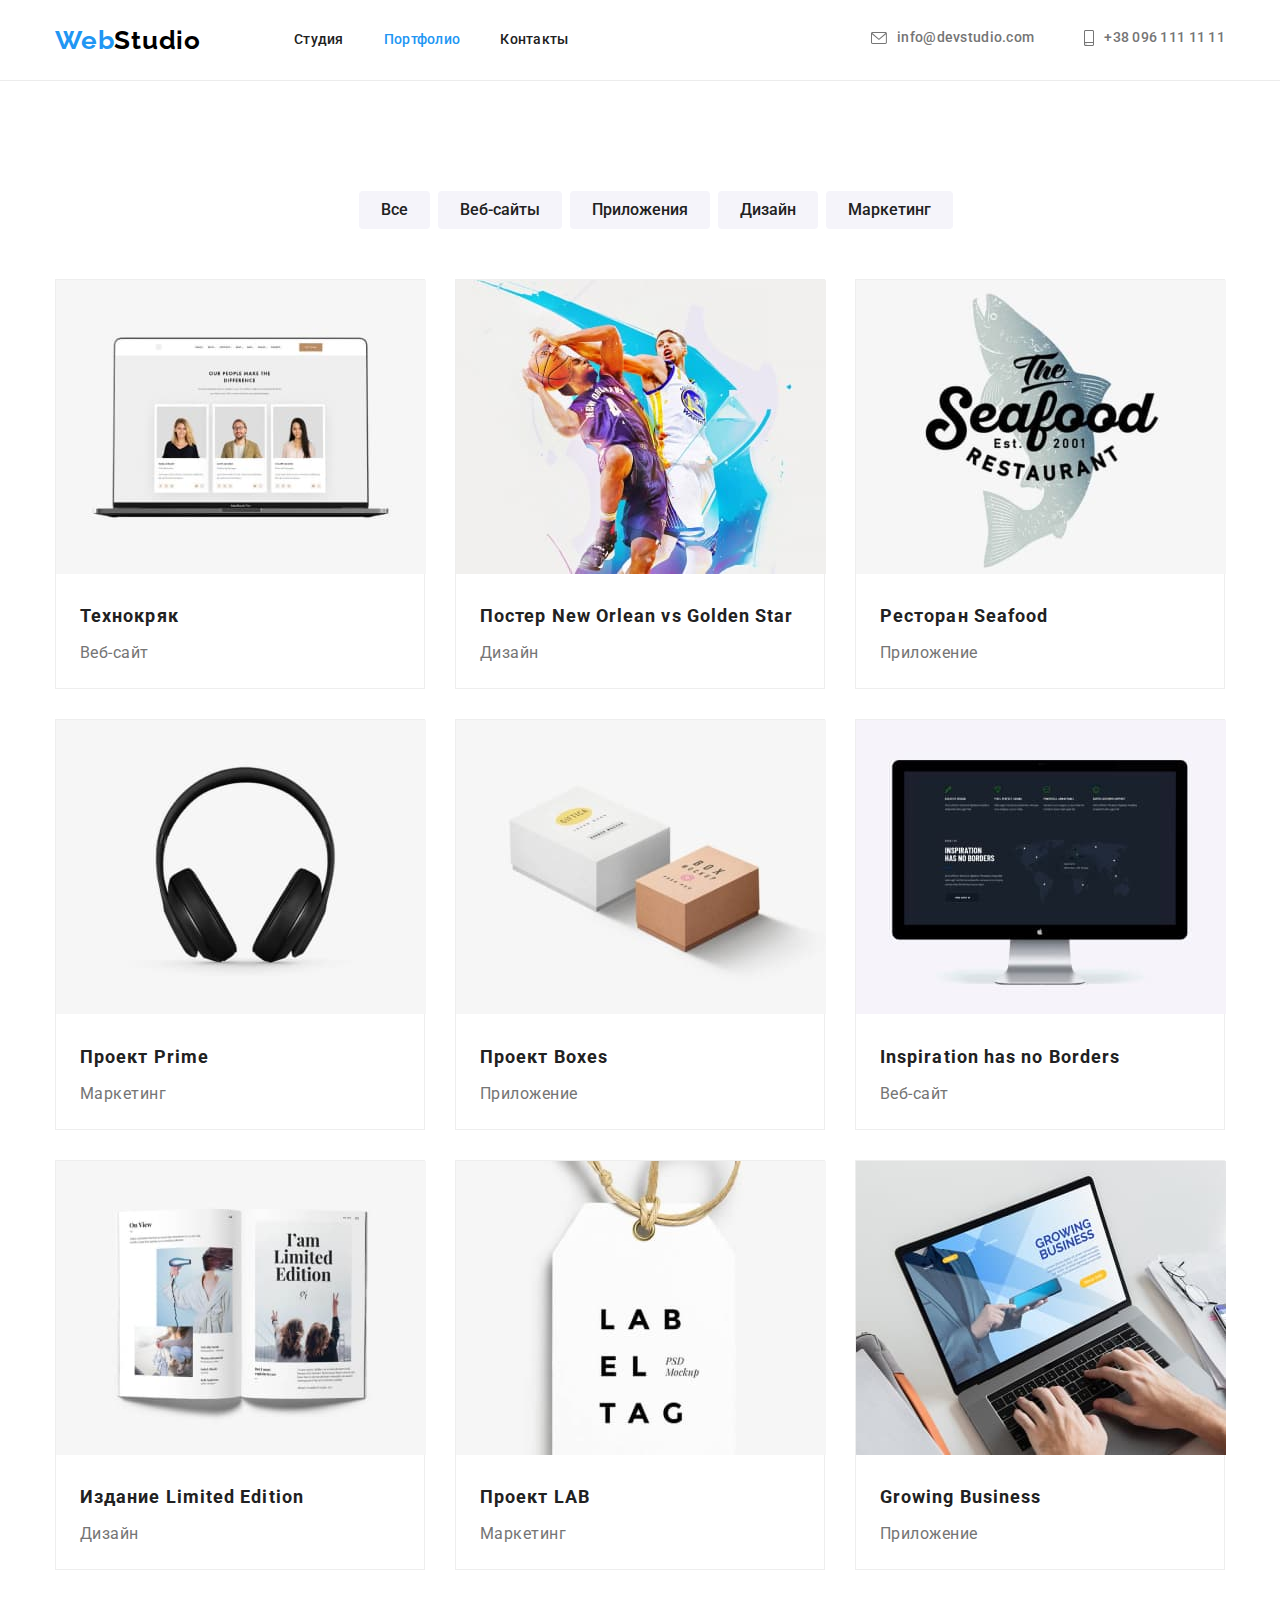
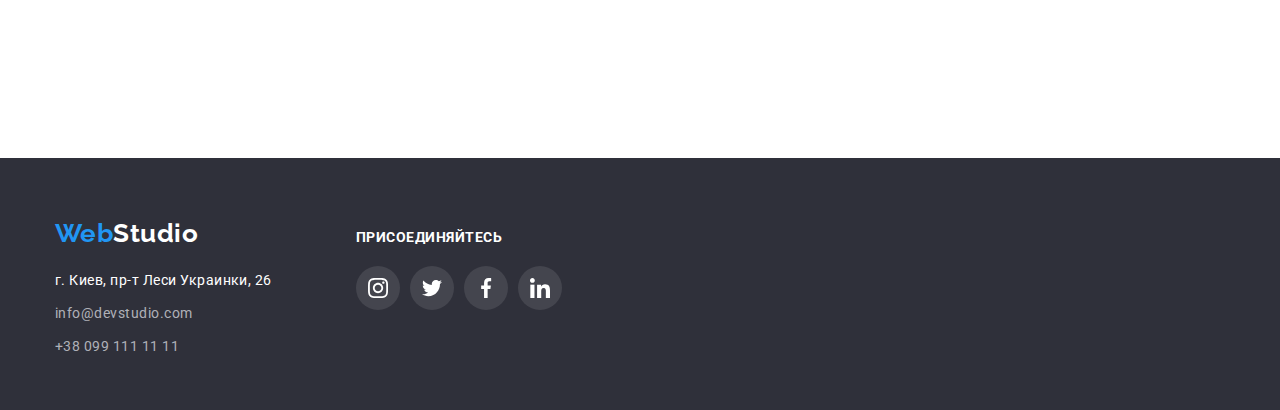
==== portfolio.html @ ef4d7c22 "ДЗ 4" ====
<!DOCTYPE html>
<html lang="ru">

<head>
    <meta charset="UTF-8">
    <meta http-equiv="X-UA-Compatible" content="IE=edge">
    <meta name="viewport" content="width=device-width, initial-scale=1.0">
    <title>Portfolio</title>

    <link
        href="https://fonts.googleapis.com/css2?family=Raleway:wght@700&family=Roboto:wght@400;500;700;900&display=swap"
        rel="stylesheet">
    <link rel="stylesheet"
        href="https://cdnjs.cloudflare.com/ajax/libs/modern-normalize/1.1.0/modern-normalize.min.css">


    <link rel="stylesheet" href="./css/main.css">

</head>

<body>

    <!--Шапка сайта. Навигация.-->

    <header class="page-header">
        <div class="container main-nav">
            <nav class="flex-nav">
                <a href="./index.html" class="logo"><span class="blue">Web</span>Studio</a>

                <ul class="page-nav list">
                    <li class="item"><a href="./index.html" class="link contacts-link">Студия</a></li>
                    <li class="item"><a href="./portfolio.html" class="link current">Портфолио</a></li>
                    <li class="item"><a href="" class="link">Контакты</a></li>
                </ul>
            </nav>


            <!--Контактная информация-->

            <ul class="contacts-nav list">
                <li class="item">
                    <a href="mailto:info@devstudio.com" class="contacts-link">
                        <svg class="icon-envelope">
                            <use href="./images/sprite.svg#envelope"></use>
                        </svg>
                        info@devstudio.com
                    </a>
                </li>
                <li class="item">
                    <a href="tel:+380961111111" class="contacts-link">
                        <svg class="icon-smartphone" width="10" height="16">
                            <use href="./images/sprite.svg#smartphone"></use>
                        </svg>
                        +38 096 111 11 11</a>
                </li>
            </ul>
        </div>

    </header>
    <main>
        <!--Наши реализованные проекты-->
        <section class="portfolio">
            <div class="container">
                    <ul class="button-nav">
                        <li><button type="button" class="list-nav">Все</button></li>
                        <li><button type="button" class="list-nav">Веб-сайты</button></li>
                        <li><button type="button" class="list-nav">Приложения</button></li>
                        <li><button type="button" class="list-nav">Дизайн</button></li>
                        <li><button type="button" class="list-nav">Маркетинг</button></li>
                    </ul>
                <!-- <h1>Реализованные проекты</h1>-->
                <ul class="project-nav list">
                    <li class="project-element">
                        <a href="">
                            <img src="./images/project-1.jpg" alt="Проект Технокряк" width="370" height="294">

                            <div class="info">
                                <h2 class="title">Технокряк</h2>
                                <p class="text">Веб-сайт</p>
                                <!-- <p class="accent">Технокряк это современная площадка распространения коронавируса. Компании
                                     используют эту платформу для цифрового шпионажа и атак на защищённые сервера конкурентов.</p>
                                 -->
                            </div>

                        </a>
                    </li>
                    <li class="project-element">
                        <a href="" class="decor">
                            <img src="./images/project-2.jpg" alt="Дизайн постера" width="370" height="294">
                            <div class="info">
                                <h2 class="title">Постер New Orlean vs Golden Star</h2>
                                <p class="text">Дизайн</p>
                                <!-- <p class="accent">Технокряк это современная площадка распространения коронавируса. Компании
                            используют эту платформу для цифрового шпионажа и атак на защищённые сервера конкурентов.</p>
                            -->
                            </div>
                        </a>
                    </li>
                    <li class="project-element">
                        <a href="" class="decor">
                            <img src="./images/project-3.jpg" alt="Приложение для ресторана" width="370" height="294">
                            <div class="info">
                                <h2 class="title">Ресторан Seafood</h2>
                                <p class="text">Приложение</p>
                                <!-- <p class="accent">Технокряк это современная площадка распространения коронавируса. Компании
                                                                    используют эту
                                                                    платформу для цифрового
                                                                    шпионажа и атак на защищённые сервера конкурентов.</p>-->
                            </div>
                        </a>
                    </li>
                    <li class="project-element">
                        <a href="" class="decor">
                            <img src="./images/project-4.jpg" alt="Проект Прайм" width="370" height="294">
                            <div class="info">
                                <h2 class="title">Проект Prime</h2>
                                <p class="text">Маркетинг</p>
                                <!-- <p class="accent">Технокряк это современная площадка распространения коронавируса. Компании
                                                                    используют эту
                                                                    платформу для цифрового
                                                                    шпионажа и атак на защищённые сервера конкурентов.</p>-->
                            </div>
                        </a>
                    </li>
                    <li class="project-element">
                        <a href="" class="decor">
                            <img src="./images/project-5.jpg" alt="Проект приложения упаковки" width="370" height="294">
                            <div class="info">
                                <h2 class="title">Проект Boxes</h2>
                                <p class="text">Приложение</p>
                                <!-- <p class="accent">Технокряк это современная площадка распространения коронавируса. Компании
                                                                    используют эту
                                                                    платформу для цифрового
                                                                    шпионажа и атак на защищённые сервера конкурентов.</p>-->
                            </div>
                        </a>
                    </li>
                    <li class="project-element">
                        <a href="" class="decor">
                            <img src="./images/project-6.jpg" alt="Веб-сайт для вдохновения" width="370" height="294">
                            <div class="info">
                                <h2 class="title">Inspiration has no Borders</h2>
                                <p class="text">Веб-сайт</p>
                                <!-- <p class="accent">Технокряк это современная площадка распространения коронавируса. Компании
                                                                    используют эту
                                                                    платформу для цифрового
                                                                    шпионажа и атак на защищённые сервера конкурентов.</p>-->
                            </div>
                        </a>
                    </li>
                    <li class="project-element">
                        <a href="" class="decor">
                            <img src="./images/project-7.jpg" alt="Проект дизайна журнала" width="370" height="294">
                            <div class="info">
                                <h2 class="title">Издание Limited Edition</h2>
                                <p class="text">Дизайн</p>
                                <!-- <p class="accent">Технокряк это современная площадка распространения коронавируса. Компании
                                                                    используют эту
                                                                    платформу для цифрового
                                                                    шпионажа и атак на защищённые сервера конкурентов.</p>-->
                            </div>
                        </a>
                    </li>
                    <li class="project-element">
                        <a href="" class="decor">
                            <img src="./images/project-8.jpg" alt="Маркетинговый проект Лаб" width="370" height="294">
                            <div class="info">
                                <h2 class="title">Проект LAB</h2>
                                <p class="text">Маркетинг</p>
                                <!-- <p class="accent">Технокряк это современная площадка распространения коронавируса. Компании
                                            используют эту
                                            платформу для цифрового
                                            шпионажа и атак на защищённые сервера конкурентов.</p>-->
                            </div>
                        </a>
                    </li>
                    <li class="project-element">
                        <a href="" class="decor">
                            <img src="./images/project-9.jpg" alt="Приложение для бизнеса" width="370" height="294">
                            <div class="info">
                                <h2 class="title">Growing Business</h2>
                                <p class="text">Приложение</p>
                                <!-- <p class="accent">Технокряк это современная площадка распространения коронавируса. Компании
                                            используют эту
                                            платформу для цифрового
                                            шпионажа и атак на защищённые сервера конкурентов.</p>-->
                            </div>
                        </a>
                    </li>
                </ul>
            </div>
        </section>

    </main>

    <!--Подвал сайта-->
    <footer class="footer-box">
        <div class="container footer">
            <div class="footer-adress">
                <a href="./index.html" class="logo"><span class="blue">Web</span><span class="white">Studio</span></a>
                <address class="addr-nav">
                    <p class="adress">г. Киев, пр-т Леси Украинки, 26</p>
                    <a href="mailto:info@devstudio.com" class="mail">info@devstudio.com</a> <br />
                    <a href="tel:+380961111111" class="phone">+38 099 111 11 11</a>
                </address>
            </div>
            <div class="footer-join">
                <p class="sign">присоединяйтесь</p>
                <ul class="social-sign">
                    <li class="social-item">
                        <a href="" aria-label="Ссылка на Instagram" class="icon-social">
                            <svg class="sign-network">
                                <use href="./images/sprite.svg#insta-footer"></use>
                            </svg>
                        </a>
                    </li>
                    <li class="social-item">
                        <a href="" aria-label="Ссылка на Twitter" class="icon-social">
                            <svg class="sign-network">
                                <use href="./images/sprite.svg#tw-footer"></use>
                            </svg>
                        </a>
                    </li>
                    <li class="social-item">
                        <a href="" aria-label="Ссылка на Facebook" class="icon-social">
                            <svg class="sign-network">
                                <use href="./images/sprite.svg#fb-footer"></use>
                            </svg>
                        </a>
                    </li>
                    <li class="social-item">
                        <a href="" aria-label="Ссылка на Linkedln" class="icon-social">
                            <svg class="sign-network">
                                <use href="./images/sprite.svg#linkedln-footer"></use>
                            </svg>
                        </a>
                    </li>
                </ul>
            </div>
        </div>
    
    
        <!--<section class="form-nav">
                <div>
                    <p class="sign"><b>Подпишитесь на рассылку</b></p>
                    <button type="button" class="btn">Подписаться</button>
                </div>
            </section>-->
    </footer>
</body>
---- css/main.css ----
/* вторичный цвет текста  #212121    черный*/
/* основной цвет текста  #757575     серый*/
/* доп цвет текста  #FFFFFF    белый*/
/* основной акцентный цвет эффектов выделения  #2196F3    голубой*/
/* цвет иконок и вторичного фона #AFB1B8 светло-серый*/

/*General styles */

:root {
  --primary-text-color: #afb1b8;
  --secondary-text-color: #212121;
  --additional-text-color: #757575;
  --accent-color: #2196f3;
  --main-background-color: #ffffff;
  --logo-color: #000000;
  --button-nav-color: #f5f4fa;
  --footer-color: #2f303a;
}
body {
  background-color: #ffffff;
  color: #afb1b8;

  font-family: 'Roboto', sans-serif;
  letter-spacing: 0.03em;

  /* полное обнуление маржина*/
  margin: 0;
}

.list {
  list-style: none;
  padding: 0;
  margin: 0;
}

.container {
  margin-left: auto;
  margin-right: auto;
  width: 1200px;
  padding-left: 15px;
  padding-right: 15px;
}

/* Header styles*/

.main-nav,
.flex-nav {
  display: flex;
  align-items: center;
}

.page-header .logo {
  color: var(--logo-color);
  text-decoration: none;
  font-family: Raleway, sans-serif;
  font-weight: 700;
  font-size: 26px;
  line-height: 1.19;
  letter-spacing: 0.03em;
}

.page-header .blue {
  color: var(--accent-color);
}

.page-nav {
  display: flex;
  margin-left: 93px;
}

.page-nav .item {
  margin-right: 50px;
}

.page-nav .item:not(:last-child) {
  margin-right: 40px;
}

.page-nav .link {
  display: block;
  padding-top: 32px;
  padding-bottom: 32px;
  color: var(--secondary-text-color);
  text-decoration: none;

  font-weight: 500;
  font-size: 14px;
  line-height: 1.14;
  letter-spacing: 0.02em;
}

.page-nav .link:hover {
  color: var(--accent-color);
}

.page-nav .link.current {
  color: var(--accent-color);
}

.contacts-nav {
  display: flex;
  margin-left: auto;
}

.contacts-nav .item + .item {
  margin-left: 50px;
}

.contacts-nav .contacts-link {
  display: inline-flex;
  align-items: center;
  color: var(--additional-text-color);
  text-decoration: none;
  font-weight: 500;
  font-size: 14px;
  line-height: 1.14;
  letter-spacing: 0.02em;
}

.contacts-link {
  justify-content: center;
}

.contacts-link:hover, .contacts-link:focus, .contacts-link:hover svg {
  color: var(--accent-color);

}

.icon-envelope {
  fill: currentColor;
  width: 16px;
  height: 12px;
  margin-right: 10px;
  background-size: contain;
  background-repeat: no-repeat;
  background-position: center;
}

.icon-smartphone {
  fill: currentColor;
  width: 10px;
  height: 16px;
  margin-right: 10px;
  background-size: contain;
  background-repeat: no-repeat;
  background-position: center;
}

/* Hero block*/

/* .hero-box {
  text-align: center;
  padding-top: 200px;
  padding-bottom: 200px;
  background-color: var(--footer-color);
} */

.hero-box {
  padding-top: 200px;
  padding-bottom: 200px;
  text-align: center;
  max-width: 1600px;
  height: 600px;
  margin-left: auto;
  margin-right: auto;
  background-image: linear-gradient(#2f303a66 0%, #2f303a66 100%),
    url('../images/header-img.jpg');
  background-size: cover;
  background-repeat: no-repeat;
  background-position: center;
}

.hero-title {
  width: 696px;
  margin: 0 auto 30px auto;
  color: var(--main-background-color);

  font-size: 44px;
  font-weight: 900;
  line-height: 1.36;
  letter-spacing: 0.06em;
  text-transform: uppercase;
}

.btn {
  display: inline-block;
  color: var(--main-background-color);
  background-color: var(--accent-color);
  border: none;
  font-weight: 700;
  font-family: inherit;
  line-height: 1.87;
  border-radius: 4px;
  padding: 10px 32px;
  min-width: 200px;
  text-align: center;
}

/* Advantages block*/

.features {
  padding-top: 94px;
  padding-bottom: 94px;
}

.features-nav {
  display: flex;
}

.features-nav li {
  width: 270px;
}
.features-nav li {
  margin: 0 30px 0 0;
}
.features-nav li:nth-last-child(1) {
  margin: 0;
}

.features-flex .item + .item {
  margin-right: 30px;
}

.features-nav .title {
  margin-top: 0;
  margin-bottom: 10px;
  color: var(--secondary-text-color);

  font-weight: 700;
  font-size: 14px;
  line-height: 1.14;
  text-transform: uppercase;
}

.features-nav .text {
  margin-top: 0;
  color: var(--additional-text-color);

  font-size: 14px;
  line-height: 1.71;
}

.icon-before::before {
  display: block;
  content: '';
  height: 120px;
  background-repeat: no-repeat;
  background-position: center;
  background-color: var(--button-nav-color);
  border-radius: 4px;
  margin-bottom: 30px;
}

.antenna::before {
  background-image: url('../images/antenna.svg');
}

.clock::before {
  background-image: url('../images/clock.svg');
}

.diagram::before {
  background-image: url('../images/diagram.svg');
}

.astronaut::before {
  background-image: url('../images/astronaut.svg');
}

.section-title {
  margin-top: 0;
  margin-bottom: 50px;

  color: var(--secondary-text-color);
  font-weight: 700;
  font-size: 36px;
  line-height: 1.17;
  text-align: center;
}

.development {
  padding: 0 0 94px 0;
}
.development-nav {
  display: flex;
}
.development-nav li {
  margin: 0 30px 0 0;
}
.development-nav li:nth-last-child(1) {
  margin: 0;
}

/* Clients*/

.section.client {
  padding-top: 100px;
  padding-bottom: 94px;
}

.client-nav {
  display: flex;
}
.client-nav li {
  margin-right: 30px;
}
.client-nav li:nth-child(6) {
  margin-right: 0;
}
.client-nav li a {
  margin: 0;
  padding: 0;
  border-color: var(--accent-color);
  color: var(--accent-color);
}
.client-nav li a {
  display: flex;
  justify-content: center;
  width: 170px;
  height: 92px;
  border: 1px solid #afb1b8;
  box-sizing: border-box;
  border-radius: 4px;
}
.client-nav li a svg {
  fill: var(--primary-text-color);
  display: block;
  padding: 16px 32px;
}

.client-nav li a:hover {
  border-color: var(--accent-color);
}

.client-nav li a:hover svg {
  fill: var(--accent-color);
}
/* Our Team*/

.team {
  background-color: var(--button-nav-color);
  padding: 94px 0;
}

.team-list {
  margin: 0;
  padding: 0;
  display: flex;
  list-style-type: none;
  text-align: center;
}
.team-list > li {
  margin: 0 30px 0 0;
  padding: 0;
  box-shadow: 0px 1px 3px rgba(0, 0, 0, 0.12), 0px 1px 1px rgba(0, 0, 0, 0.14),
    0px 2px 1px rgba(0, 0, 0, 0.2);
  border-radius: 0px 0px 4px 4px;
  background-color: var(--main-background-color);
  max-width: 270px;
}
.team-list > li:nth-last-child(1) {
  margin: 0;
  padding: 0;
}

.team-descr {
  margin-top: 30px;
  margin-bottom: 16px;
}

.team .title {
  color: var(--secondary-text-color);
  margin-top: 0;
  margin-bottom: 10px;
  font-weight: 500;
  font-size: 16px;
  line-height: 1.19;
  text-align: center;
}

.team .text {
  margin-top: 0;
  margin-bottom: 0;
  font-size: 16px;
  line-height: 1.19;
  text-align: center;
  color: var(--additional-text-color);
}

.social-nav {
  display: flex;
  margin: 16px 32px 30px 32px;
}

.social-nav li {
  padding: 0 5px;
}
.social-nav li:nth-child(1) {
  padding-left: 0;
}
.social-nav li:nth-child(4) {
  padding-right: 0;
}
.social-nav li a {
  display: flex;
  justify-content: center;
  align-items: center;
  width: 44px;
  height: 44px;
  border-radius: 50%;
}

.social-nav li a:hover {
  background-color: var(--accent-color);
}

.social-nav li a svg {
  width: 20px;
  height: 20px;
  fill: var(--primary-text-color);
}

.social-nav li a:hover svg {
  width: 20px;
  height: 20px;
  fill: var(--main-background-color);
}

/* Footer styles*/

.footer-box {
  display: flex;
  padding-bottom: 60px;
  padding-top: 60px;
  background-color: var(--footer-color);
}

.container.footer {
  display: flex;
}

.footer .logo {
  font-family: Raleway;
  display: block;
  text-decoration: none;
  color: var(--logo-color);
  font-weight: 700;
  font-size: 26px;
  line-height: 1.19;
}

.footer .blue {
  color: var(--accent-color);
}

.footer .white {
  color: var(--main-background-color);
}

.addr-nav {
  width: 231px;
  height: 81px;
  font-style: normal;
  margin-top: 20px;
}

.addr-nav .mail {
  display: inline-block;
  margin-bottom: 9px;
  color: var(--primary-text-color);
  text-decoration: none;
  font-size: 14px;
  line-height: 1.71;
}

.addr-nav .phone {
  display: inline-block;
  color: var(--primary-text-color);
  text-decoration: none;
  font-size: 14px;
  line-height: 1.71;
  font-weight: 400;
  margin-bottom: 9px;
}

.addr-nav .adress {
  color: var(--main-background-color);
  font-size: 14px;
  line-height: 1.71;
  margin: 0 0 9px 0;
}

.sign {
  color: var(--main-background-color);
  font-weight: 700;
  font-size: 14px;
  line-height: 1.14;
  text-transform: uppercase;
  margin-top: 12px;
  margin-bottom: 20px;
 }   

 .social-sign {
  display: flex;
  list-style-type: none;
  padding: 0;
}

.footer-adress {
  margin-right: 70px;
}

.social-item {
  margin-right: 10px;
}

.footer .icon-social {
  display: flex;
  justify-content: center;
  align-items: center;
  width: 44px;
  height: 44px;
  background-color: #ffffff1a;
  border-radius: 50%;
}

.footer .sign-network {
  width: 20px;
  height: 20px;
  color: var(--main-background-color);
}

.footer .icon-social:hover, .icon-social:focus {
  background-color: var(--accent-color);
}
/* Стили для portfolio.html*/

.portfolio {
    padding-top: 94px;
    padding-bottom: 94px;
}

.page-header {
  border-bottom: 1px solid #ececec;
}

.portfolio {
  padding-top: 94px;
  padding-bottom: 94px;
}

.project-nav {
  display: flex;
  flex-wrap: wrap;
  padding-bottom: 94px;
}

.project-element {
  width: 370px;
  border: 1px solid #eeeeee;
  margin-right: 30px;
  margin-bottom: 30px;
}

.project-element:hover {
  box-shadow: 0px 1px 1px rgba(0, 0, 0, 0.12), 0px 4px 4px rgba(0, 0, 0, 0.06),
    1px 4px 6px rgba(0, 0, 0, 0.16);
}

.project-element .title,
.text {
  margin: 0;
}

.project-element .info > .text {
  margin-top: 4px;
}

.project-element:nth-child(3n) {
  margin-right: 0;
}

.project-element:nth-last-child(-n + 3) {
  margin-bottom: 0;
}

.info {
  padding: 20px 24px;
}

.project-nav a {
  text-decoration: none;
}

.project-nav .title {
  color: var(--secondary-text-color);
  font-weight: 700;
  font-size: 18px;
  line-height: 2;
  letter-spacing: 0.06em;
}

.project-nav .text {
  color: var(--additional-text-color);
  font-size: 16px;
  line-height: 1.87;
}

.button-nav {
  display: flex;
  list-style-type: none;
  justify-content: center;
  margin-bottom: 50px;
}

.button-nav .list-nav {
  padding: 6px 22px;
}

.list-nav {
  height: 38px;
  margin-right: 8px;
  border: 0;
  border-radius: 4px;

  color: var(--secondary-text-color);
  background-color: var(--button-nav-color);
  font-weight: 500;
  font-size: 16px;
  line-height: 1.62;
}

.button-nav .list-nav:hover,
.button-nav .list-nav:focus {
  background-color: var(--accent-color);
  color: var(--main-background-color);
}
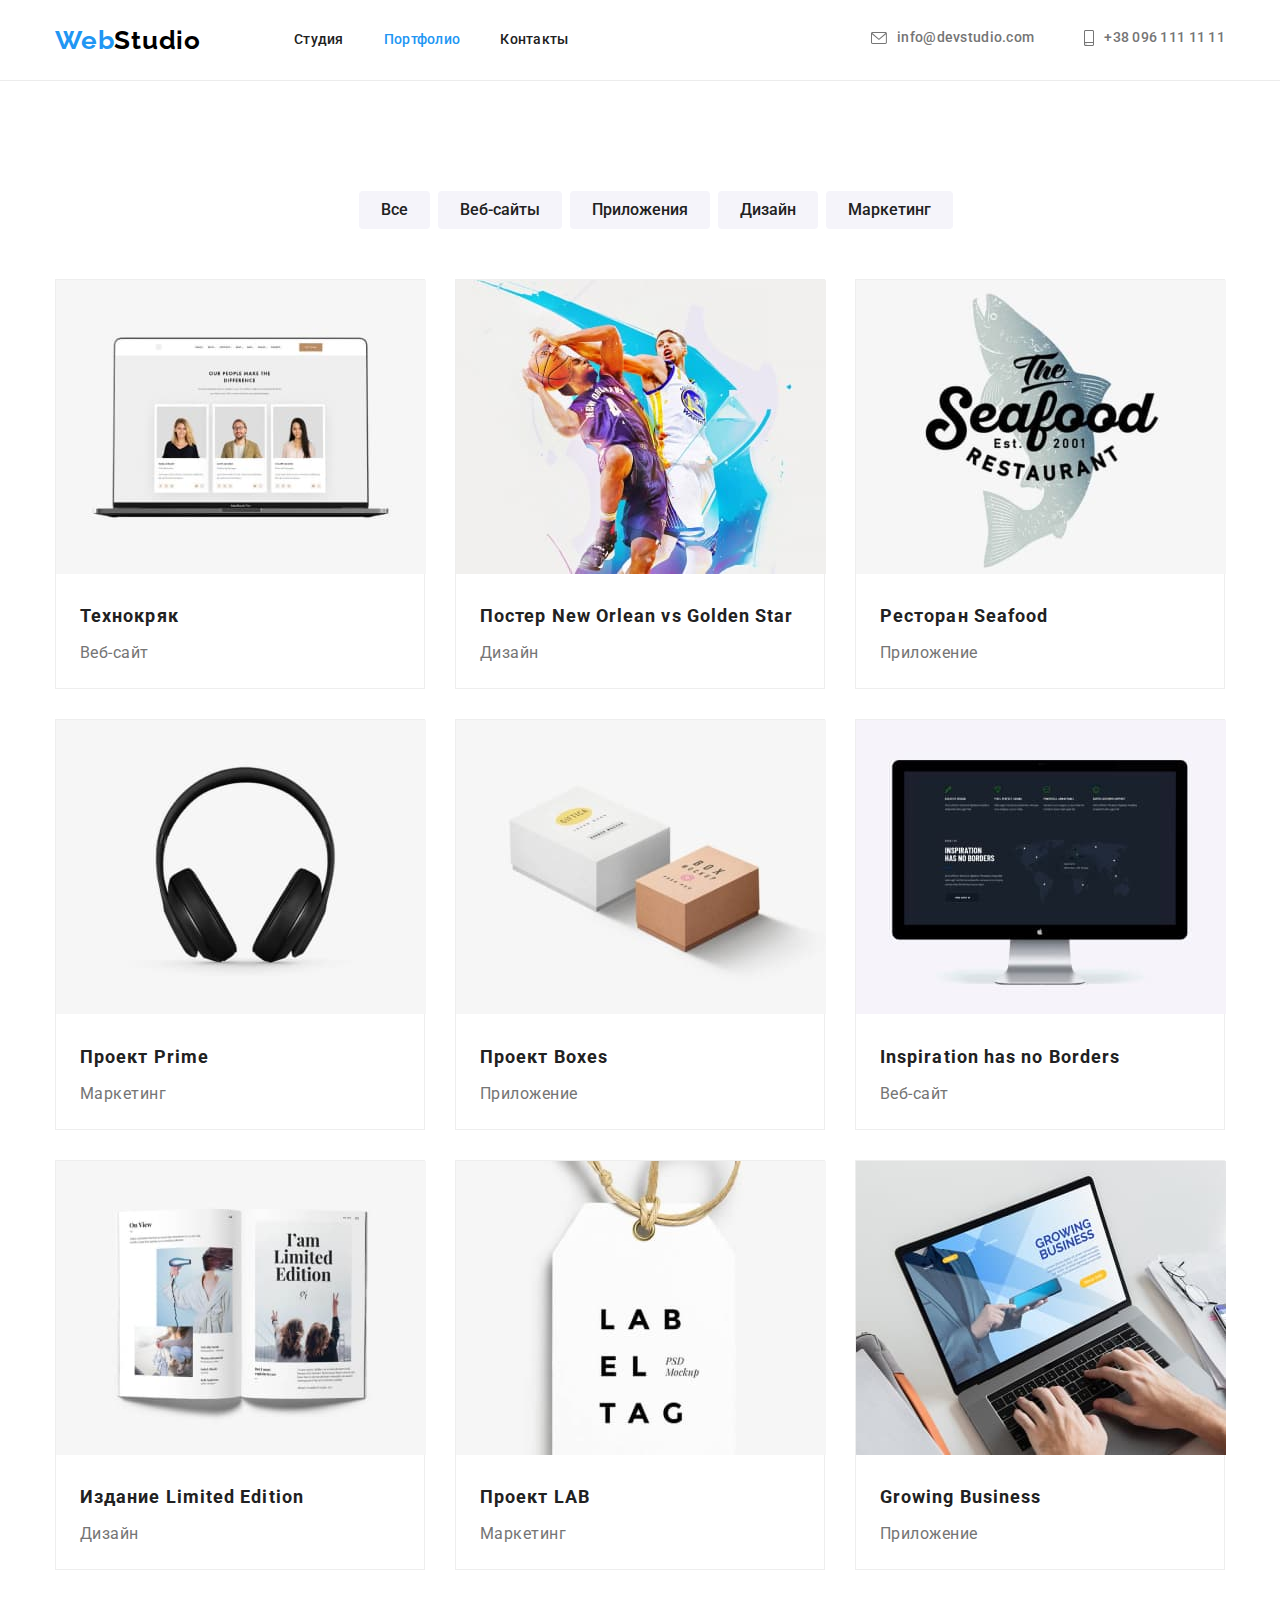
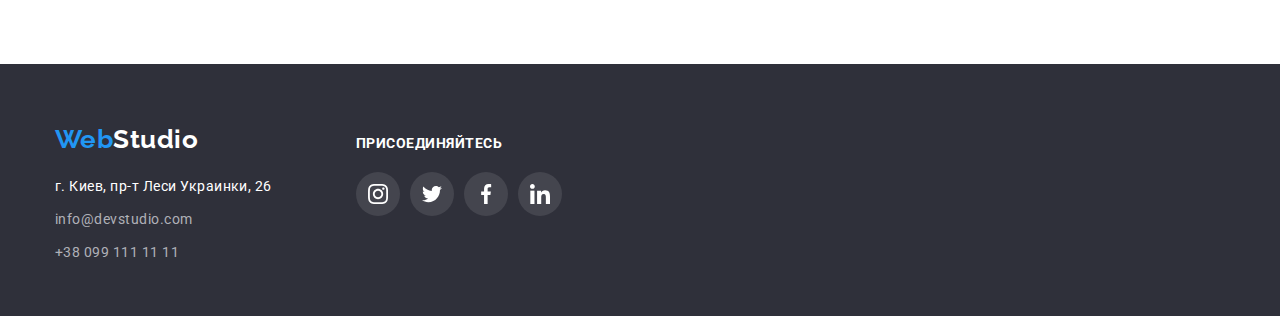
==== commit 689baee0: "Update portfolio.html" ====
--- a/portfolio.html
+++ b/portfolio.html
@@ -200,7 +200,7 @@
                 <a href="./index.html" class="logo"><span class="blue">Web</span><span class="white">Studio</span></a>
                 <address class="addr-nav">
                     <p class="adress">г. Киев, пр-т Леси Украинки, 26</p>
-                    <a href="mailto:info@devstudio.com" class="mail">info@devstudio.com</a> <br />
+                    <a href="mailto:info@devstudio.com" class="mail">info@devstudio.com</a>
                     <a href="tel:+380961111111" class="phone">+38 099 111 11 11</a>
                 </address>
             </div>
--- a/css/main.css
+++ b/css/main.css
@@ -552,7 +552,6 @@
 .project-nav {
   display: flex;
   flex-wrap: wrap;
-  padding-bottom: 94px;
 }
 
 .project-element {
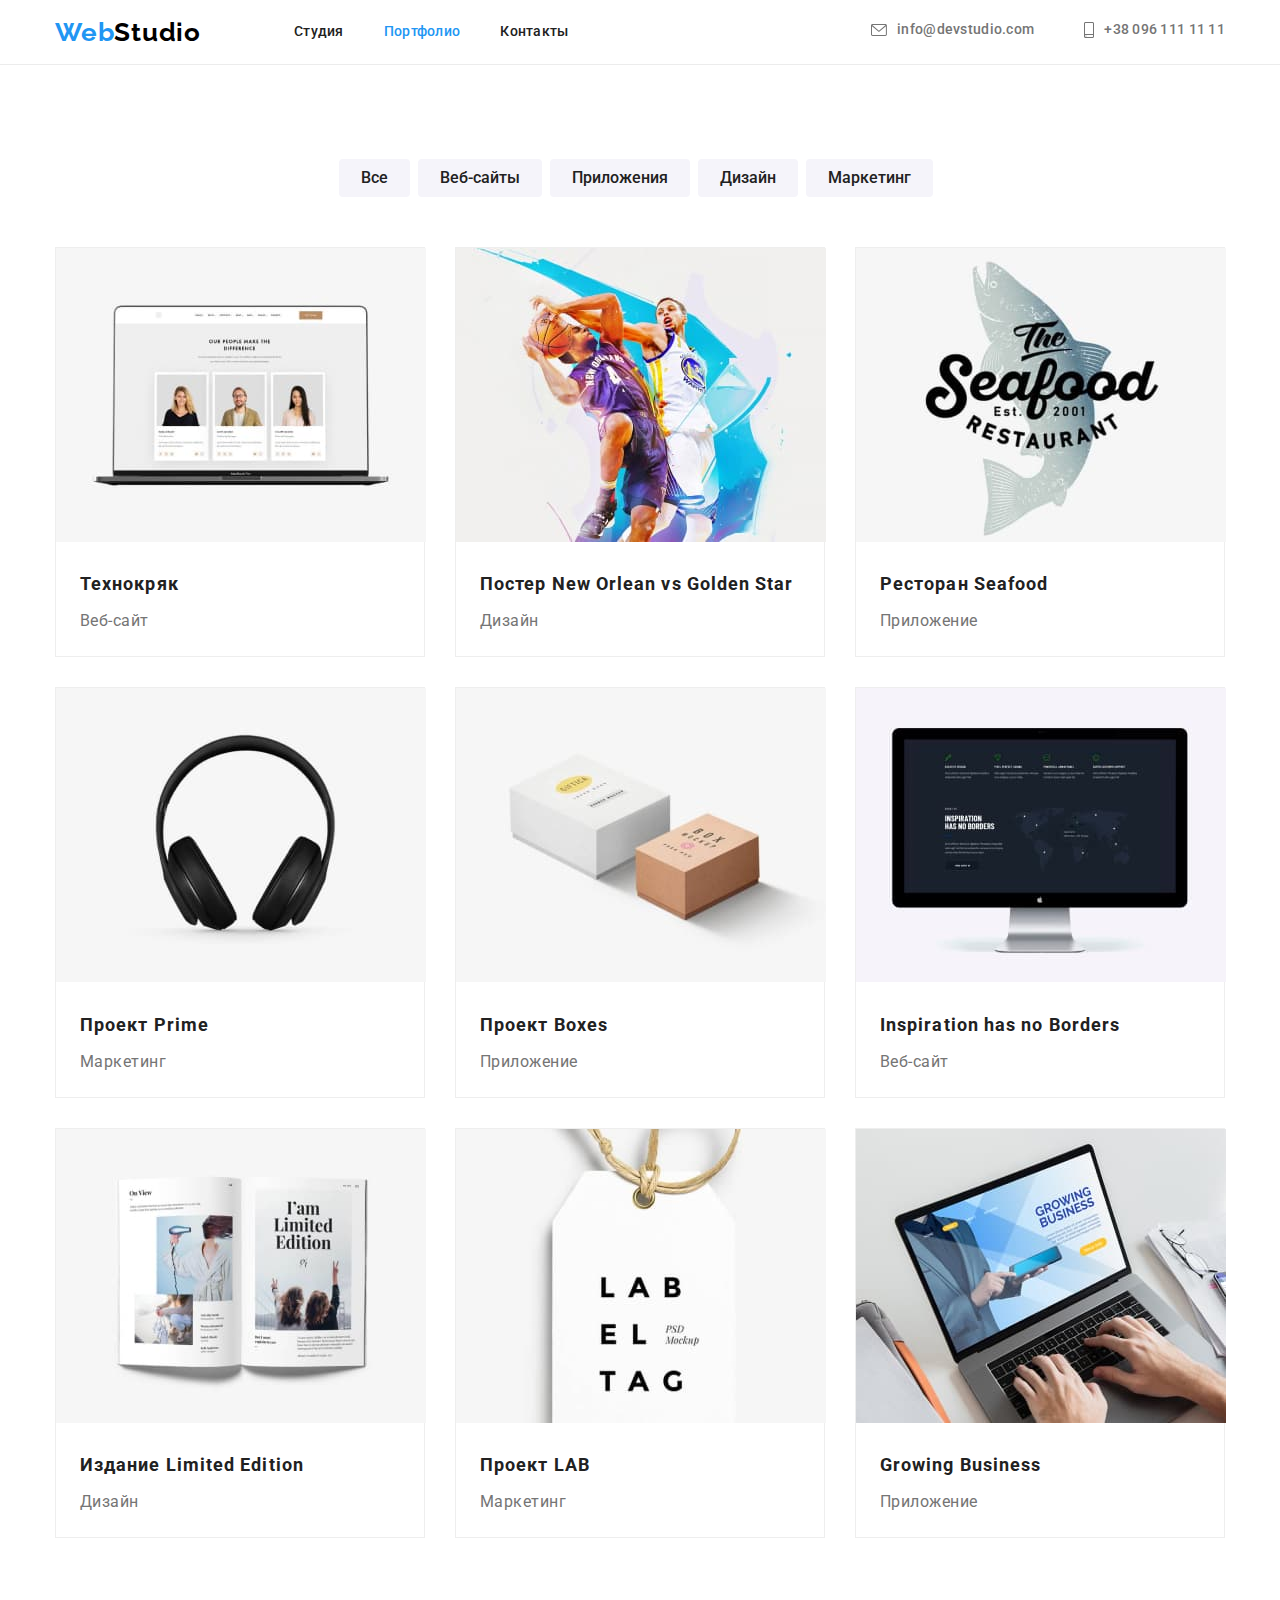
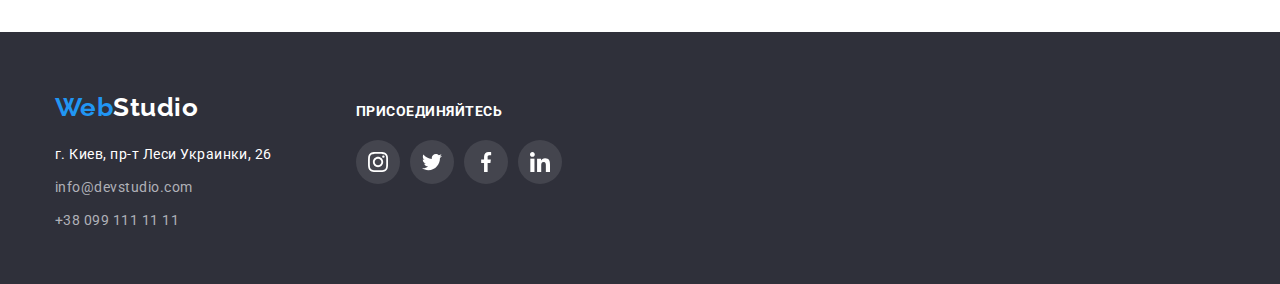
==== commit 2abef9dc: "правки ДЗ" ====
--- a/portfolio.html
+++ b/portfolio.html
@@ -30,10 +30,9 @@
                 <ul class="page-nav list">
                     <li class="item"><a href="./index.html" class="link contacts-link">Студия</a></li>
                     <li class="item"><a href="./portfolio.html" class="link current">Портфолио</a></li>
-                    <li class="item"><a href="" class="link">Контакты</a></li>
+                    <li class="item"><a href="" class="link contacts-link">Контакты</a></li>
                 </ul>
             </nav>
-
 
             <!--Контактная информация-->
 
@@ -51,17 +50,17 @@
                         <svg class="icon-smartphone" width="10" height="16">
                             <use href="./images/sprite.svg#smartphone"></use>
                         </svg>
-                        +38 096 111 11 11</a>
+                        +38 096 111 11 11
+                    </a>
                 </li>
             </ul>
         </div>
-
     </header>
     <main>
         <!--Наши реализованные проекты-->
         <section class="portfolio">
             <div class="container">
-                    <ul class="button-nav">
+                    <ul class="button-nav list">
                         <li><button type="button" class="list-nav">Все</button></li>
                         <li><button type="button" class="list-nav">Веб-сайты</button></li>
                         <li><button type="button" class="list-nav">Приложения</button></li>
--- a/css/main.css
+++ b/css/main.css
@@ -52,7 +52,7 @@
 .page-header .logo {
   color: var(--logo-color);
   text-decoration: none;
-  font-family: Raleway, sans-serif;
+  font-family: Raleway;
   font-weight: 700;
   font-size: 26px;
   line-height: 1.19;
@@ -78,8 +78,8 @@
 
 .page-nav .link {
   display: block;
-  padding-top: 32px;
-  padding-bottom: 32px;
+  padding-top: 24px;
+  padding-bottom: 24px;
   color: var(--secondary-text-color);
   text-decoration: none;
 
@@ -127,109 +127,102 @@
 }
 
 .icon-envelope {
-  fill: currentColor;
-  width: 16px;
-  height: 12px;
-  margin-right: 10px;
-  background-size: contain;
-  background-repeat: no-repeat;
-  background-position: center;
+fill: currentColor;
+width: 16px;
+height: 12px;
+margin-right: 10px;
+background-size: contain;
+background-repeat: no-repeat;
+background-position: center;
 }
 
 .icon-smartphone {
-  fill: currentColor;
-  width: 10px;
-  height: 16px;
-  margin-right: 10px;
-  background-size: contain;
-  background-repeat: no-repeat;
-  background-position: center;
+fill: currentColor;
+width: 10px;
+height: 16px;
+margin-right: 10px;
+background-size: contain;
+background-repeat: no-repeat;
+background-position: center;
 }
 
 /* Hero block*/
 
-/* .hero-box {
-  text-align: center;
-  padding-top: 200px;
-  padding-bottom: 200px;
-  background-color: var(--footer-color);
-} */
-
 .hero-box {
-  padding-top: 200px;
-  padding-bottom: 200px;
-  text-align: center;
-  max-width: 1600px;
-  height: 600px;
-  margin-left: auto;
-  margin-right: auto;
-  background-image: linear-gradient(#2f303a66 0%, #2f303a66 100%),
-    url('../images/header-img.jpg');
-  background-size: cover;
-  background-repeat: no-repeat;
-  background-position: center;
+flex-direction: column;
+justify-content: center;
+align-items: center;
+max-width: 1600px;
+height: 600px;
+margin-left: auto;
+margin-right: auto;
+text-align: center;
+background-image: linear-gradient(to right, rgba(47, 48, 58, 0.4) 0%,rgba(47, 48, 58, 0.4) 100%), url('../images/hero-img.jpg');
+background-repeat: no-repeat;
+background-position: center;
+background-size: cover;
+display: flex;
 }
 
 .hero-title {
-  width: 696px;
-  margin: 0 auto 30px auto;
-  color: var(--main-background-color);
-
-  font-size: 44px;
-  font-weight: 900;
-  line-height: 1.36;
-  letter-spacing: 0.06em;
-  text-transform: uppercase;
+margin: 0 auto 30px auto;
+color: var(--main-background-color);
+width: 696px;
+font-size: 44px;
+font-weight: 900;
+line-height: 1.36;
+letter-spacing: 0.06em;
+text-transform: uppercase;
 }
 
 .btn {
-  display: inline-block;
-  color: var(--main-background-color);
-  background-color: var(--accent-color);
-  border: none;
-  font-weight: 700;
-  font-family: inherit;
-  line-height: 1.87;
-  border-radius: 4px;
-  padding: 10px 32px;
-  min-width: 200px;
-  text-align: center;
+display: inline-block;
+color: var(--main-background-color);
+background-color: var(--accent-color);
+border: none;
+font-weight: 700;
+font-family: inherit;
+line-height: 1.87;
+border-radius: 4px;
+padding: 10px 32px;
+min-width: 200px;
+text-align: center;
 }
 
 /* Advantages block*/
 
 .features {
-  padding-top: 94px;
-  padding-bottom: 94px;
+padding-top: 94px;
+padding-bottom: 94px;
 }
 
 .features-nav {
-  display: flex;
+display: flex;
 }
 
 .features-nav li {
-  width: 270px;
+width: 270px;
 }
 .features-nav li {
-  margin: 0 30px 0 0;
+margin: 0 30px 0 0;
 }
 .features-nav li:nth-last-child(1) {
-  margin: 0;
+ margin: 0;
 }
 
 .features-flex .item + .item {
-  margin-right: 30px;
+margin-right: 30px;
 }
 
 .features-nav .title {
-  margin-top: 0;
-  margin-bottom: 10px;
-  color: var(--secondary-text-color);
-
-  font-weight: 700;
-  font-size: 14px;
-  line-height: 1.14;
-  text-transform: uppercase;
+margin-top: 0;
+margin-bottom: 10px;
+color: var(--secondary-text-color);
+
+font-weight: 700;
+font-size: 14px;
+line-height: 1.14;
+text-transform: uppercase;
 }
 
 .features-nav .text {
@@ -328,12 +321,15 @@
   padding: 16px 32px;
 }
 
-.client-nav li a:hover {
+.client-nav li a:hover,
+.client-nav li a:focus {
   border-color: var(--accent-color);
 }
 
-.client-nav li a:hover svg {
+.client-nav li a:hover svg,
+.client-nav li a:focus svg {
   fill: var(--accent-color);
+  border-color: var(--accent-color);
 }
 /* Our Team*/
 
@@ -410,8 +406,10 @@
   border-radius: 50%;
 }
 
-.social-nav li a:hover {
+.social-nav li a:hover,
+.social-nav li a:focus {
   background-color: var(--accent-color);
+  fill: var(--main-background-color);
 }
 
 .social-nav li a svg {
@@ -420,7 +418,8 @@
   fill: var(--primary-text-color);
 }
 
-.social-nav li a:hover svg {
+.social-nav li a:hover svg,
+.social-nav li a:focus svg {
   width: 20px;
   height: 20px;
   fill: var(--main-background-color);
@@ -544,14 +543,12 @@
   border-bottom: 1px solid #ececec;
 }
 
-.portfolio {
-  padding-top: 94px;
-  padding-bottom: 94px;
-}
-
 .project-nav {
   display: flex;
   flex-wrap: wrap;
+  list-style: none;
+  padding: 0;
+  margin: 0;
 }
 
 .project-element {
